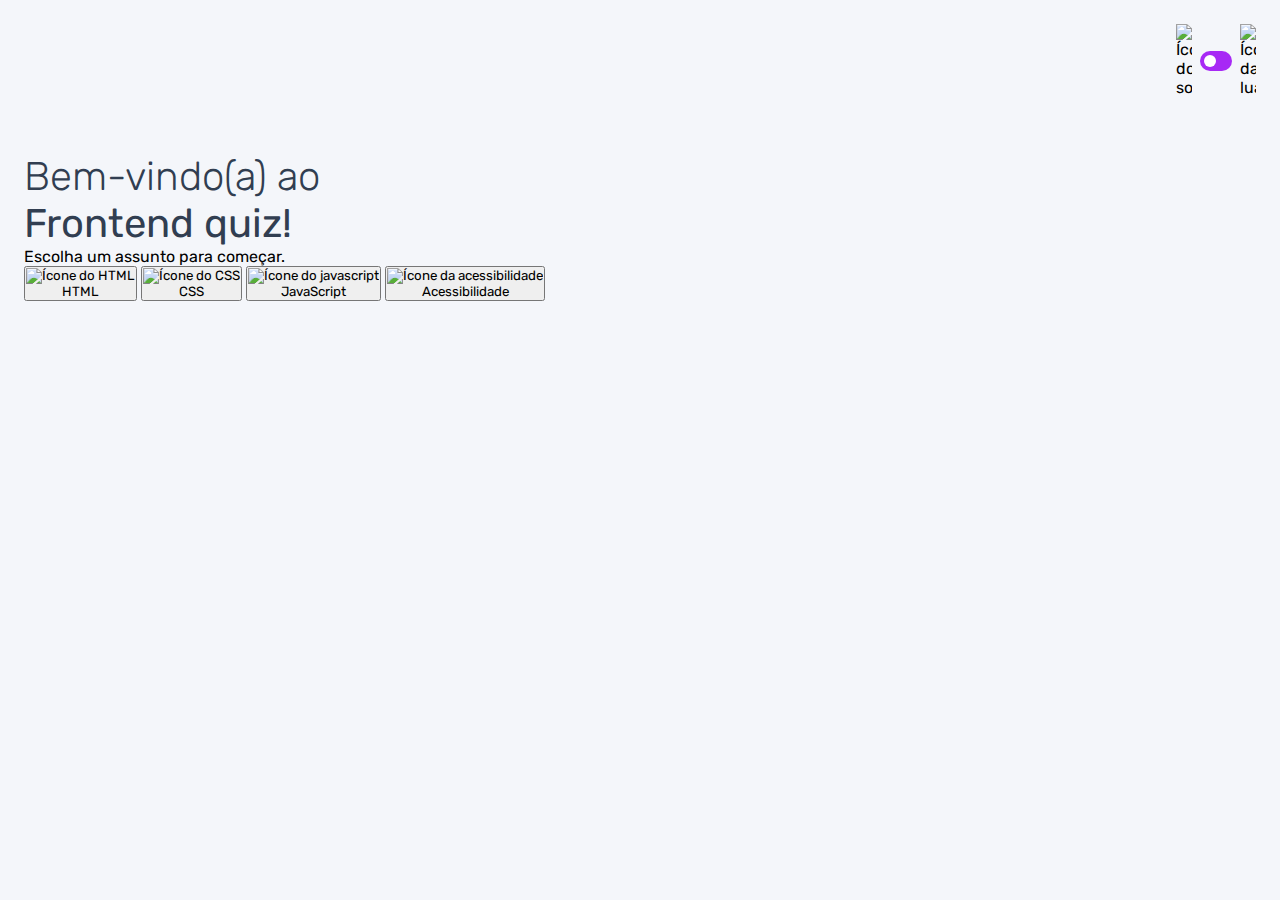
==== index.html @ ebb9704a "Alteração do texto do H1 do index.html" ====
<!DOCTYPE html>
<html lang="PT-BR">
<head>
    <meta charset="UTF-8">
    <meta name="viewport" content="width=device-width, initial-scale=1.0">
    <link rel="preconnect" href="https://fonts.googleapis.com">
    <link rel="preconnect" href="https://fonts.gstatic.com" crossorigin>
    <link href="https://fonts.googleapis.com/css2?family=Rubik:ital,wght@0,300..900;1,300..900&display=swap" rel="stylesheet">
    <link rel="stylesheet" href="style.css">

    <title>Quiz App</title>
</head>
<body>
    <header>
        <div class="tema">
            <img src="./assets/images/icon-sun-dark.svg" alt="Ícone do sol">
            <button>
                <div>
                    
                </div>
            </button>
            <img src="./assets/images/icon-moon-dark.svg" alt="Ícone da lua">
        </div>
        
    </header>

    <main>
        <section class="boas_vindas">

            <h1>Bem-vindo(a) ao 
                <br>
                <strong>Frontend quiz!</strong>
            </h1>

            <p>Escolha um assunto para começar.</p>

        </section>
        <section class="assuntos">
            <button>
                <div>
                    <img src="./assets/images/icon-html.svg" alt="Ícone do HTML">
                </div>
                HTML
            </button>
            <button>
                <div>
                    <img src="./assets/images/icon-css.svg" alt="Ícone do CSS">
                </div>
                CSS
            </button>
            <button>
                <div>
                    <img src="./assets/images/icon-js.svg" alt="Ícone do javascript">
                </div>
                JavaScript
            </button>
            <button>
                <div>
                    <img src="./assets/images/icon-accessibility.svg" alt="Ícone da acessibilidade">
                </div>
                Acessibilidade
            </button>
        </section>
    </main>
</body>
</html>
---- style.css ----
*  {
    margin: 0;
    padding: 0;
    box-sizing: border-box;
    font-family: "Rubik", sans-serif;
    -webkit-font-smoothing: antialiased;

}

:root  {
    --bg-color: #f4f6fa;
    --purple: #a729f5;
    --white: #fff;
    --primary-text-color: #313e51;
    --bg-mobile: url(./assets/images/pattern-background-mobile-light.svg);

}

body  {
    height: 100svh;
    background: var(--bg-mobile) var(--bg-color);
    background-repeat: no-repeat;
    background-size: cover;
}

header  {
    padding: 16px 24px;
    display: flex;
    justify-content: flex-end;
}

.tema  {
    padding: 8px 0;
    display: flex;
    align-items: center;
    gap: 8px;

}

.tema img  {
    width: 16px;
}

.tema button {
    height: 20px;
    width: 32px;
    background: var(--purple);
    border: 0;
    border-radius: 999px;
    padding: 4px;
}

.tema button div  {
    background: var(--white);
    width: 12px;
    height: 12px;
    border-radius: 999px;

}

main {
    padding: 32px 24px;

}

main h1  {
    font-size: 40px;
    font-weight: 300;
    color: var(--primary-text-color)

}
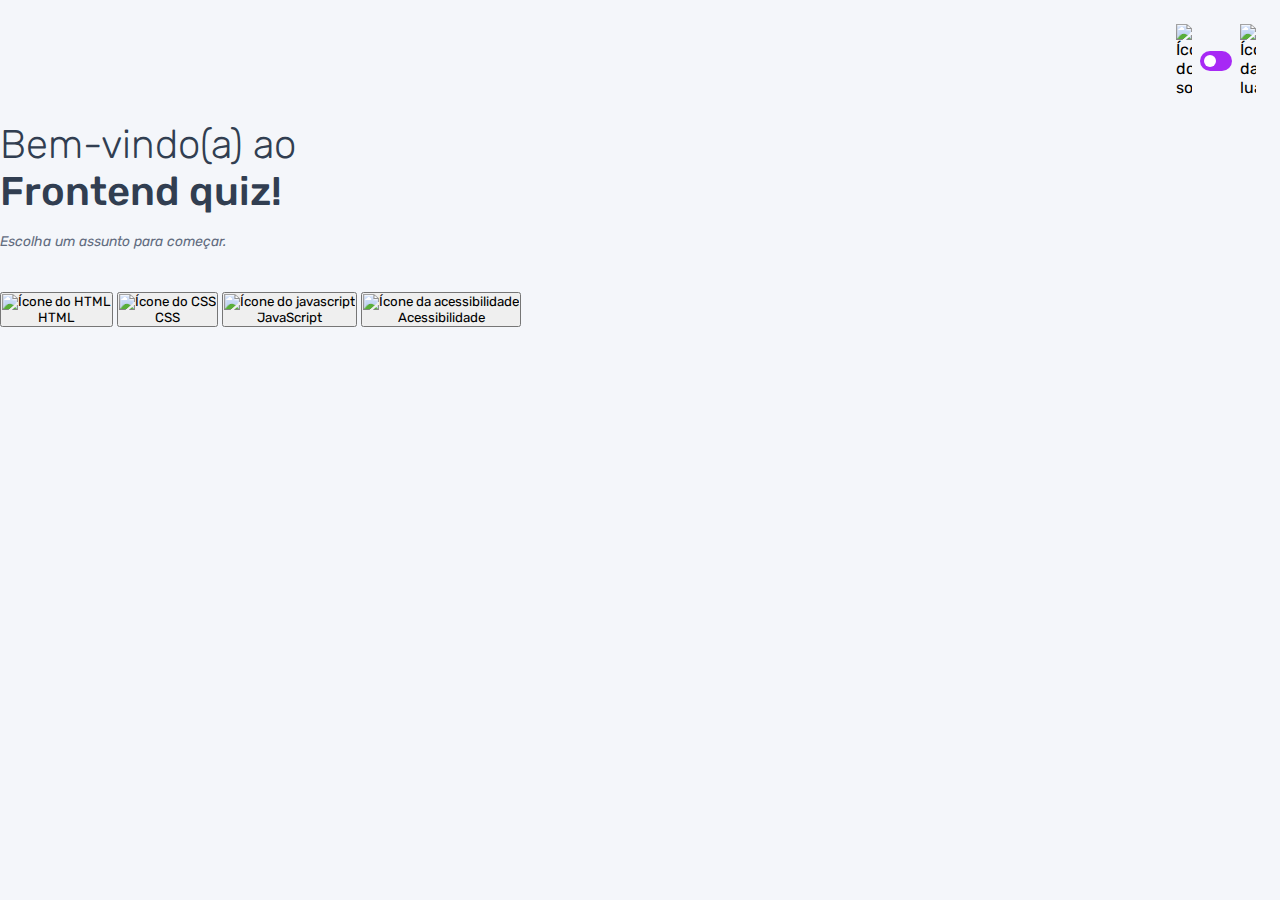
==== commit 2c61f9a9: "Sessão de boas vindas estilizada" ====
--- a/index.html
+++ b/index.html
@@ -27,8 +27,7 @@
     <main>
         <section class="boas_vindas">
 
-            <h1>Bem-vindo(a) ao 
-                <br>
+            <h1>Bem-vindo(a) ao <br>
                 <strong>Frontend quiz!</strong>
             </h1>
 
--- a/style.css
+++ b/style.css
@@ -11,6 +11,7 @@
     --bg-color: #f4f6fa;
     --purple: #a729f5;
     --white: #fff;
+    --secundary-text-color: #626c7f;
     --primary-text-color: #313e51;
     --bg-mobile: url(./assets/images/pattern-background-mobile-light.svg);
 
@@ -58,14 +59,27 @@
 
 }
 
-main {
-    padding: 32px 24px;
+.boas_vindas {
+    margin-bottom: 40px;
 
 }
 
-main h1  {
+.boas_vindas h1  {
     font-size: 40px;
     font-weight: 300;
-    color: var(--primary-text-color)
+    color: var(--primary-text-color);
+    margin-bottom: 16px;
 
 }
+
+.boas_vindas h1 strong  {
+    font-weight: 500;
+
+}
+
+.boas_vindas p {
+    color: var(--secundary-text-color);
+    font-size: 14px;
+    line-height: 150%;
+    font-style: italic;
+}
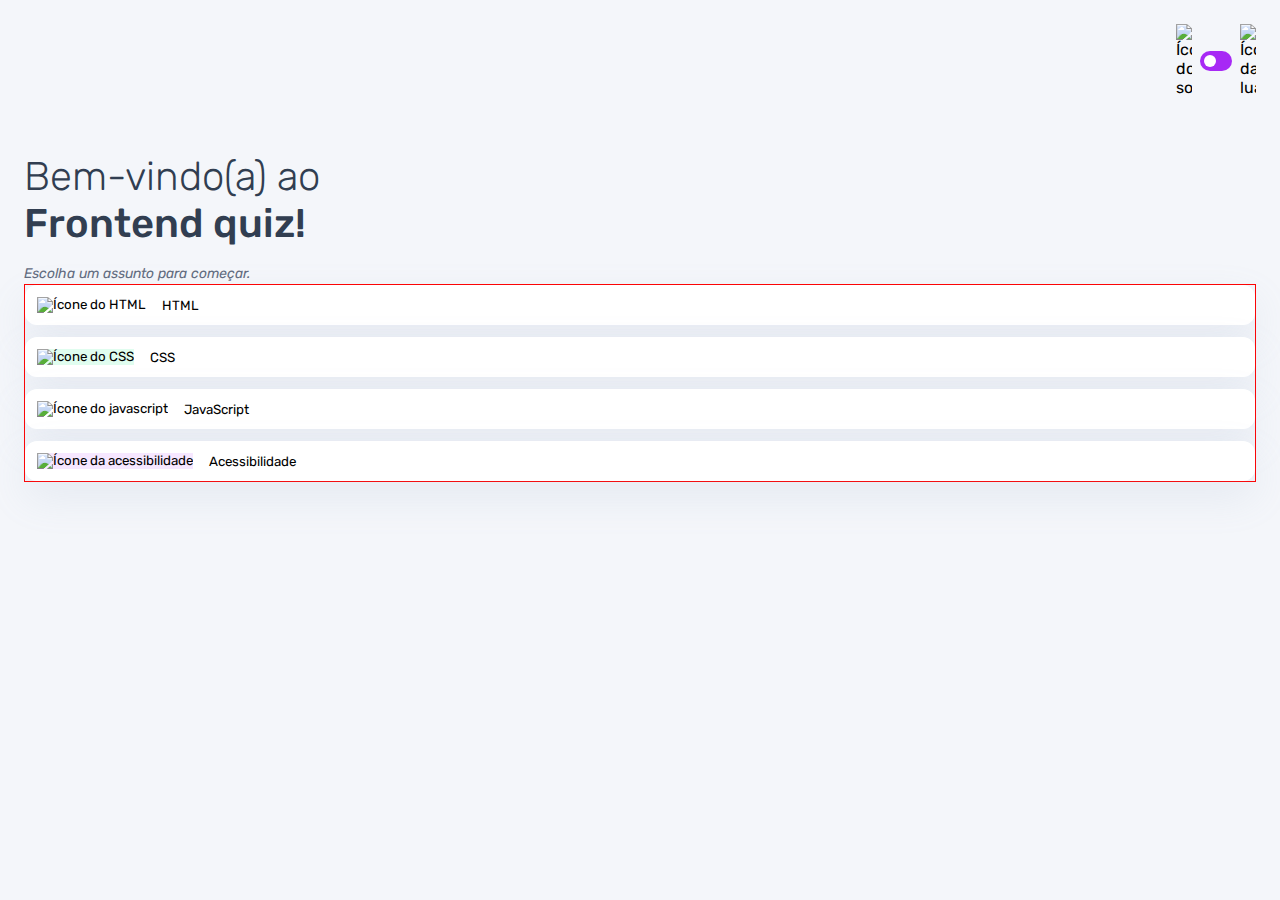
==== commit 190c490d: "Primeiraparte da estilização dos botôes de assunto" ====
--- a/index.html
+++ b/index.html
@@ -35,25 +35,25 @@
 
         </section>
         <section class="assuntos">
-            <button>
+            <button class="botao_html">
                 <div>
                     <img src="./assets/images/icon-html.svg" alt="Ícone do HTML">
                 </div>
                 HTML
             </button>
-            <button>
+            <button class="botao_css">
                 <div>
                     <img src="./assets/images/icon-css.svg" alt="Ícone do CSS">
                 </div>
                 CSS
             </button>
-            <button>
+            <button class="botao_javascript">
                 <div>
                     <img src="./assets/images/icon-js.svg" alt="Ícone do javascript">
                 </div>
                 JavaScript
             </button>
-            <button>
+            <button class="botao_acessibilidade">
                 <div>
                     <img src="./assets/images/icon-accessibility.svg" alt="Ícone da acessibilidade">
                 </div>
--- a/style.css
+++ b/style.css
@@ -10,9 +10,15 @@
 :root  {
     --bg-color: #f4f6fa;
     --purple: #a729f5;
+    --primary-text-color: #313e51;
+    --secundary-text-color: #626c7f;
+    --button-bg: #fff;
+    --shadow: 0px 16px 40px 0px rgba(143, 160, 193, 0.14);
+    --bg-html: #fff1e9;
+    --bg-css: #e0fdef;
+    --bg-javascript: #3bf0ff;
+    --bg-acessibilidade: #f6e7ff;
     --white: #fff;
-    --secundary-text-color: #626c7f;
-    --primary-text-color: #313e51;
     --bg-mobile: url(./assets/images/pattern-background-mobile-light.svg);
 
 }
@@ -59,8 +65,8 @@
 
 }
 
-.boas_vindas {
-    margin-bottom: 40px;
+main {
+    padding: 32px 24px;
 
 }
 
@@ -83,3 +89,42 @@
     line-height: 150%;
     font-style: italic;
 }
+
+.assuntos  {
+    border: 1px solid red;
+
+    display: flex;
+    flex-direction: column;
+    gap: 12px;
+
+}
+
+.assuntos button {
+    border: none;
+    background: var(--white);
+    display: flex;
+    align-items: center;
+    gap: 16px;
+    padding: 12px;
+    border-radius: 12px;
+    box-shadow: var(--shadow);
+
+}
+
+.botao_html div {
+    background: ;
+
+}
+
+.botao_css div  {
+    background: var(--bg-css);
+}
+
+.botao_javascript {
+    background: var(--bg-javascript);
+}
+
+.botao_acessibilidade div {
+    background: var(--bg-acessibilidade);
+}
+
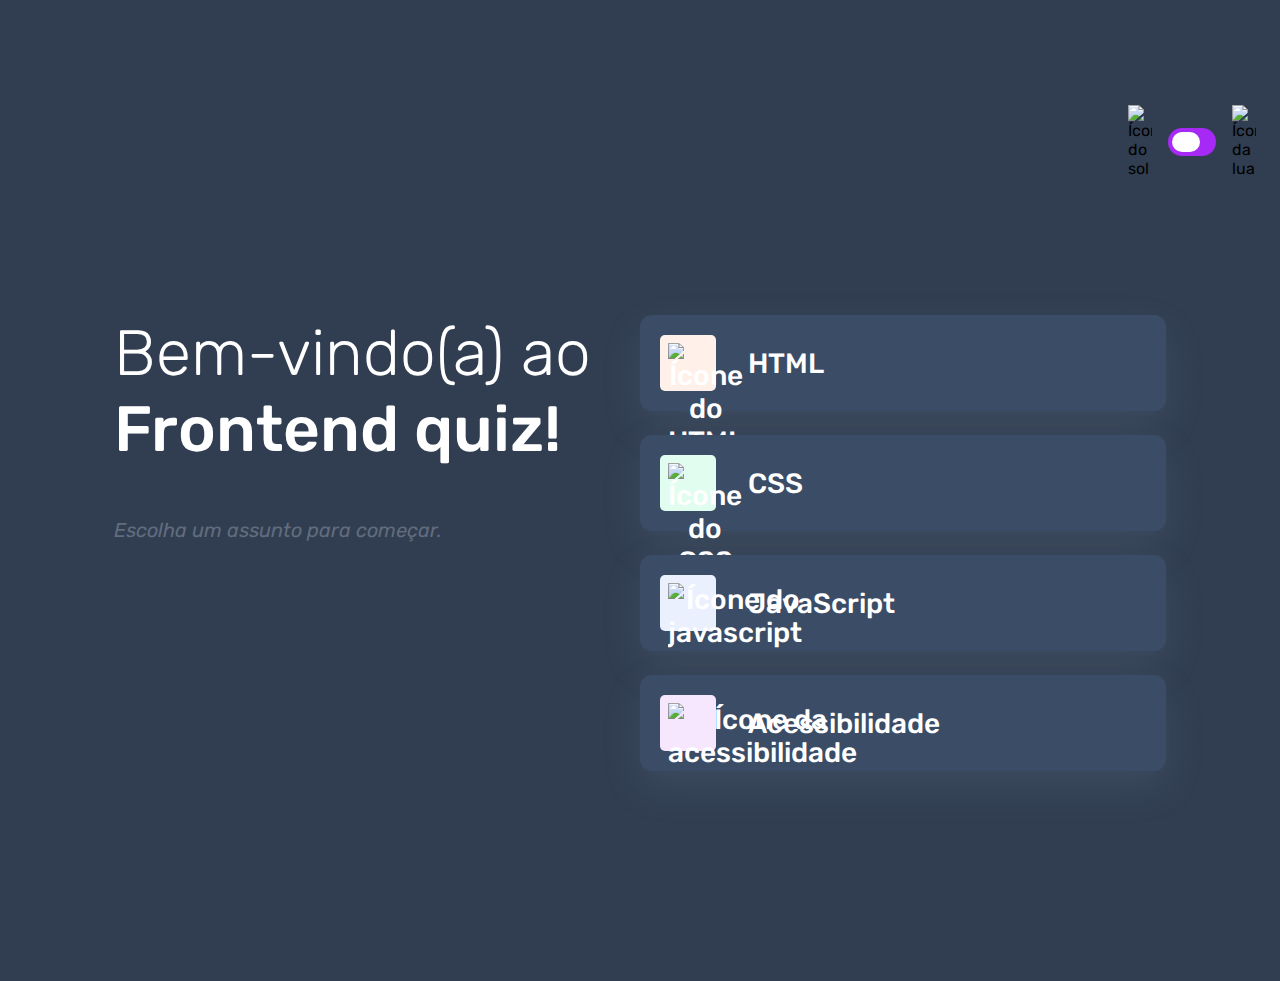
==== commit a191b1c1: "Adaptação das cores para o tema escuro" ====
--- a/index.html
+++ b/index.html
@@ -10,7 +10,7 @@
 
     <title>Quiz App</title>
 </head>
-<body>
+<body class="escuro">
     <header>
         <div class="tema">
             <img src="./assets/images/icon-sun-dark.svg" alt="Ícone do sol">
--- a/style.css
+++ b/style.css
@@ -4,7 +4,6 @@
     box-sizing: border-box;
     font-family: "Rubik", sans-serif;
     -webkit-font-smoothing: antialiased;
-
 }
 
 :root  {
@@ -16,10 +15,20 @@
     --shadow: 0px 16px 40px 0px rgba(143, 160, 193, 0.14);
     --bg-html: #fff1e9;
     --bg-css: #e0fdef;
-    --bg-javascript: #3bf0ff;
+    --bg-javascript: #ebf0ff;
     --bg-acessibilidade: #f6e7ff;
     --white: #fff;
     --bg-mobile: url(./assets/images/pattern-background-mobile-light.svg);
+    --bg-desktop: url(./assets/images/pattern-background-desktop-light.svg);
+
+}
+
+body.escuro  {
+    --bg-color: #313e51;
+    --bg-mobile: url(./assets/images/pattern-background-mobile-dark.svg);
+    --bg-desktop: url(./assets/images/pattern-background-desktop-dark.svg);
+    --primary-text-color: #fff;
+    --button-bg: #3b4d66;
 
 }
 
@@ -41,7 +50,6 @@
     display: flex;
     align-items: center;
     gap: 8px;
-
 }
 
 .tema img  {
@@ -62,12 +70,10 @@
     width: 12px;
     height: 12px;
     border-radius: 999px;
-
 }
 
 main {
     padding: 32px 24px;
-
 }
 
 .boas_vindas h1  {
@@ -80,7 +86,6 @@
 
 .boas_vindas h1 strong  {
     font-weight: 500;
-
 }
 
 .boas_vindas p {
@@ -91,36 +96,45 @@
 }
 
 .assuntos  {
-    border: 1px solid red;
-
     display: flex;
     flex-direction: column;
     gap: 12px;
-
 }
 
 .assuntos button {
     border: none;
-    background: var(--white);
+    background: var(--button-bg);
     display: flex;
     align-items: center;
     gap: 16px;
     padding: 12px;
     border-radius: 12px;
     box-shadow: var(--shadow);
-
+    font-size: 18px;
+    font-weight: 500;
+    color: var(--primary-text-color);
+}
+
+.assuntos button div  {
+    width: 40px;
+    height: 40px;
+    padding: 5px;
+    border-radius: 5px;
+}
+
+.assuntos button img {
+    width: 100%;
 }
 
 .botao_html div {
-    background: ;
-
+    background: var(--bg-html);
 }
 
 .botao_css div  {
     background: var(--bg-css);
 }
 
-.botao_javascript {
+.botao_javascript div {
     background: var(--bg-javascript);
 }
 
@@ -128,3 +142,66 @@
     background: var(--bg-acessibilidade);
 }
 
+@media(min-width: 1100px)  {
+    body  {
+        background: var(--bg-desktop) var(--bg-color);
+        background-size: cover;
+        background-repeat: no-repeat;
+    }
+     header  {
+        margin-block: 81px;
+     }
+     .tema {
+        gap: 16px;
+     }
+     .tema img {
+        width: 24px;
+     }
+
+     .tema button {
+        width: 48px;
+        height: 28px;
+
+     }
+
+     .tema button div  {
+        width: 28px;
+        height: 20px;
+
+     }
+
+     main  {
+        display: flex;
+        max-width: 1100px;
+        margin-inline: auto;
+     }
+     section {
+        width: 100%;
+     }
+
+     .boas_vindas h1 {
+        font-size: 64px;
+        margin-bottom: 48px;
+
+     }
+
+     .boas_vindas p {
+        font-size: 20px;        
+     }
+     .assuntos {
+        gap: 24px;
+     }
+
+     .assuntos button {
+        font-size: 28px;
+        padding: 20px;
+        gap: 32px;
+
+     }
+     .assuntos button div {
+        width: 56px;
+        height: 56px;
+        padding: 8px;
+     }
+
+}
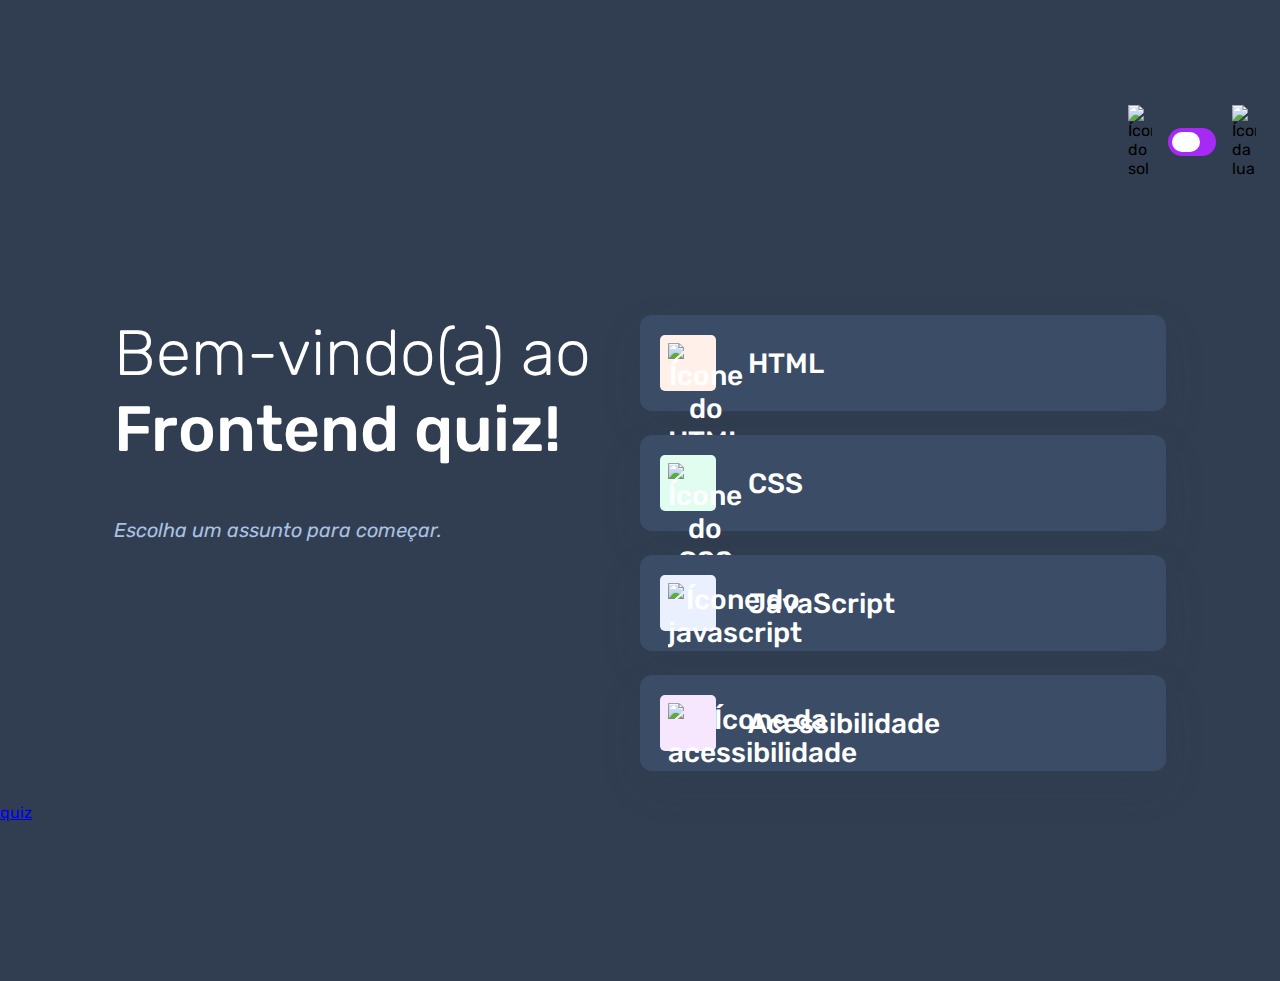
==== commit d4f3bf7d: "Criação da página do Quiz" ====
--- a/index.html
+++ b/index.html
@@ -10,7 +10,7 @@
 
     <title>Quiz App</title>
 </head>
-<body class="escuro">
+<body  class="escuro">
     <header>
         <div class="tema">
             <img src="./assets/images/icon-sun-dark.svg" alt="Ícone do sol">
@@ -61,5 +61,6 @@
             </button>
         </section>
     </main>
+    <a href="./pages/Quiz/quiz.html">quiz</a>
 </body>
 </html>--- a/style.css
+++ b/style.css
@@ -10,7 +10,7 @@
     --bg-color: #f4f6fa;
     --purple: #a729f5;
     --primary-text-color: #313e51;
-    --secundary-text-color: #626c7f;
+    --secondary-text-color: #626c7f;
     --button-bg: #fff;
     --shadow: 0px 16px 40px 0px rgba(143, 160, 193, 0.14);
     --bg-html: #fff1e9;
@@ -28,7 +28,9 @@
     --bg-mobile: url(./assets/images/pattern-background-mobile-dark.svg);
     --bg-desktop: url(./assets/images/pattern-background-desktop-dark.svg);
     --primary-text-color: #fff;
+    --secondary-text-color: #abc1e1;
     --button-bg: #3b4d66;
+    --shadow: 0px 16px 40px 0px rgba(49, 62, 81, 0.14);
 
 }
 
@@ -89,7 +91,7 @@
 }
 
 .boas_vindas p {
-    color: var(--secundary-text-color);
+    color: var(--secondary-text-color);
     font-size: 14px;
     line-height: 150%;
     font-style: italic;
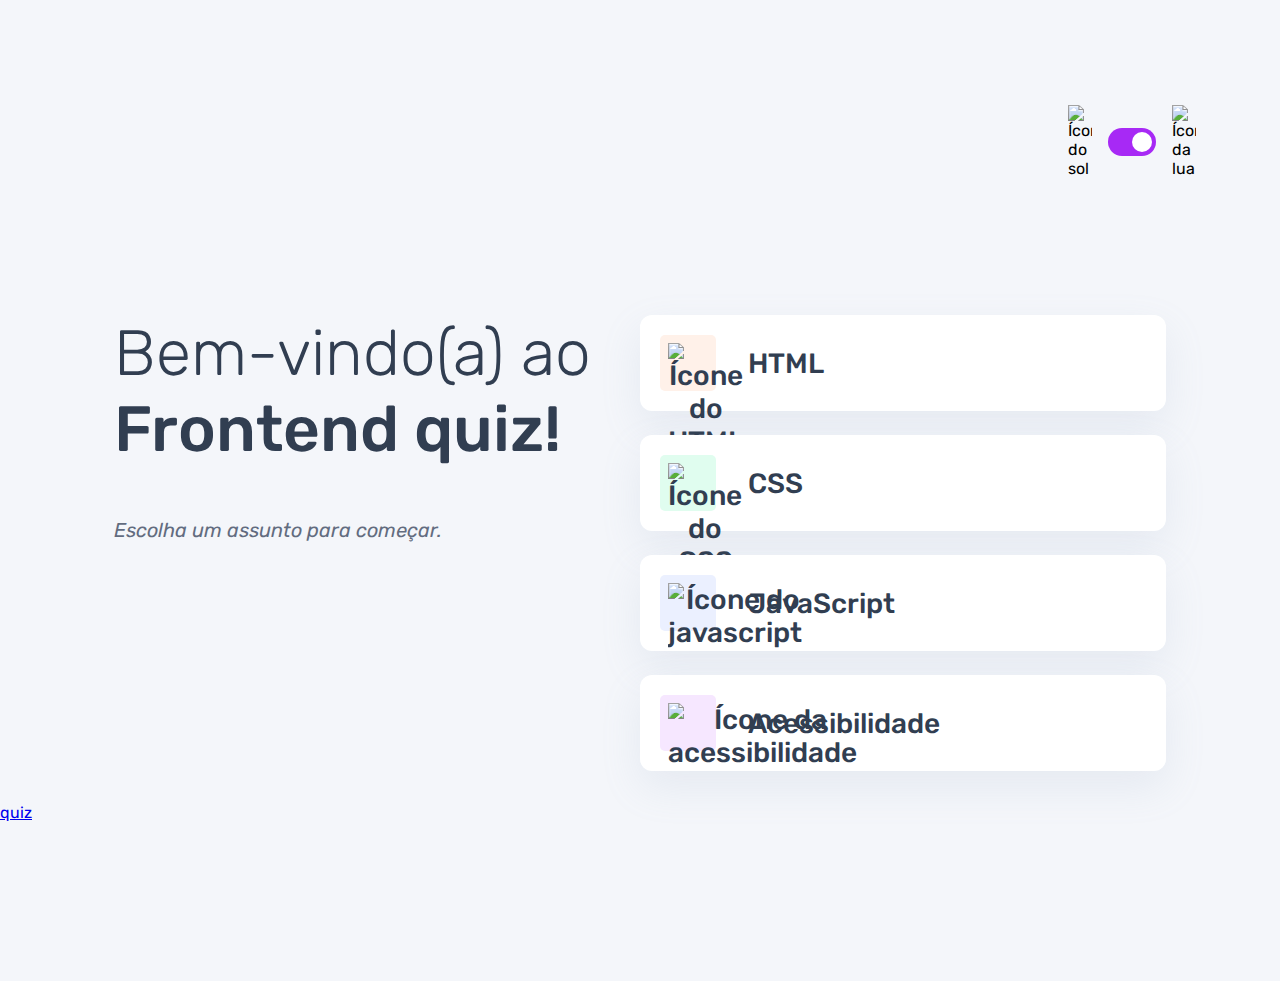
==== commit ec5e4f2d: "Primeiro ajuste do tema no javascript" ====
--- a/index.html
+++ b/index.html
@@ -7,10 +7,11 @@
     <link rel="preconnect" href="https://fonts.gstatic.com" crossorigin>
     <link href="https://fonts.googleapis.com/css2?family=Rubik:ital,wght@0,300..900;1,300..900&display=swap" rel="stylesheet">
     <link rel="stylesheet" href="style.css">
+    <script src="./script.js" defer></script>
 
     <title>Quiz App</title>
 </head>
-<body  class="escuro">
+<body>
     <header>
         <div class="tema">
             <img src="./assets/images/icon-sun-dark.svg" alt="Ícone do sol">
--- a/style.css
+++ b/style.css
@@ -45,6 +45,8 @@
     padding: 16px 24px;
     display: flex;
     justify-content: flex-end;
+    max-width: 1160px;
+    margin-inline: auto;
 }
 
 .tema  {
@@ -65,6 +67,8 @@
     border: 0;
     border-radius: 999px;
     padding: 4px;
+    display: flex;
+    justify-content: end;
 }
 
 .tema button div  {
@@ -152,6 +156,8 @@
     }
      header  {
         margin-block: 81px;
+        max-width: 1160px;
+        margin-inline: auto;
      }
      .tema {
         gap: 16px;
@@ -167,7 +173,7 @@
      }
 
      .tema button div  {
-        width: 28px;
+        width: 20px;
         height: 20px;
 
      }
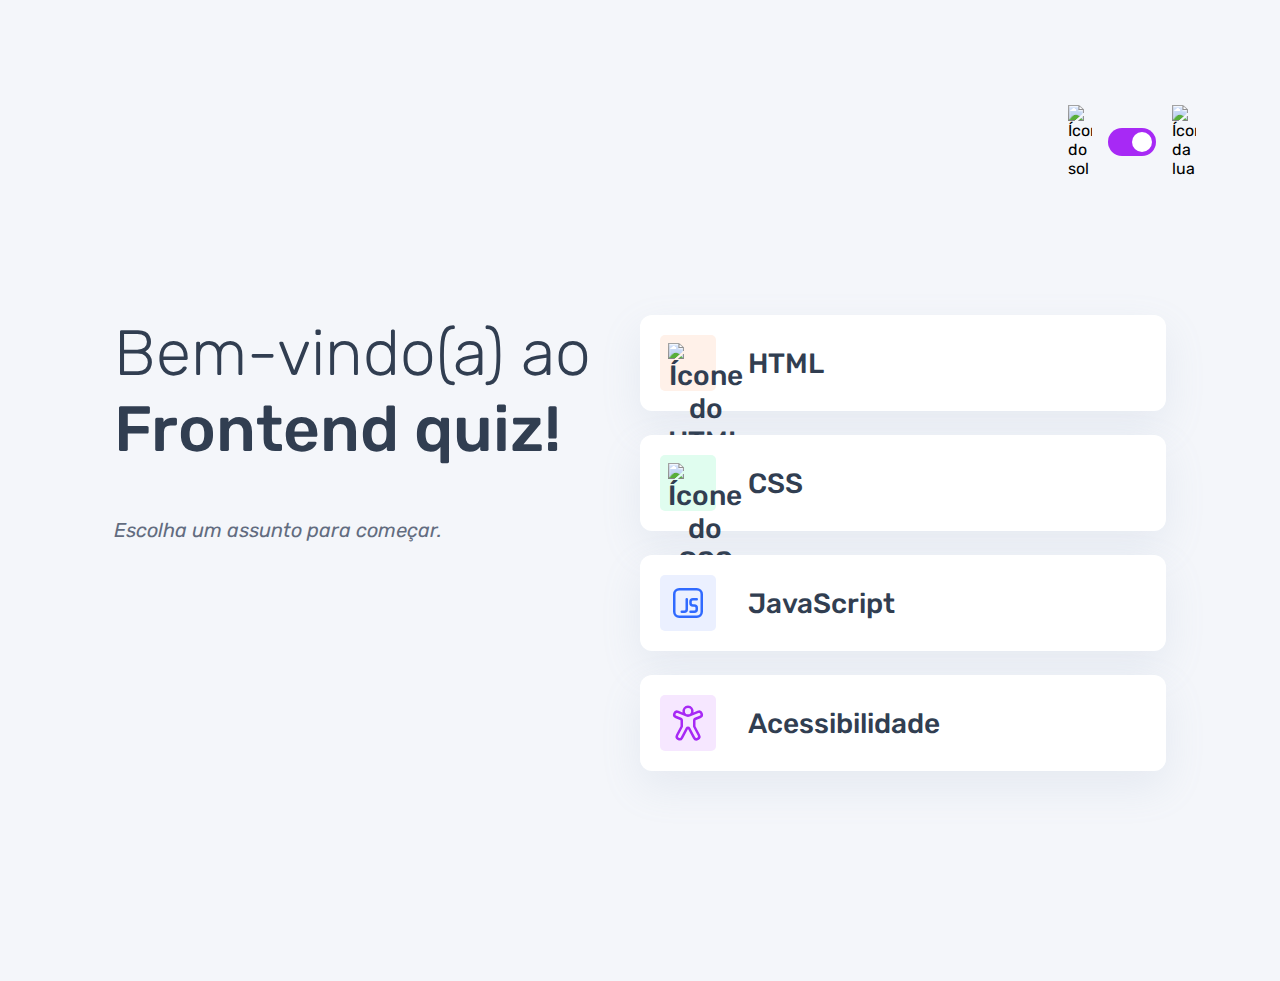
==== commit f75fa0dc: "Alteração dinamica do assunto da página" ====
--- a/index.html
+++ b/index.html
@@ -7,7 +7,7 @@
     <link rel="preconnect" href="https://fonts.gstatic.com" crossorigin>
     <link href="https://fonts.googleapis.com/css2?family=Rubik:ital,wght@0,300..900;1,300..900&display=swap" rel="stylesheet">
     <link rel="stylesheet" href="style.css">
-    <script src="./script.js" defer></script>
+    <script src="./script.js" type="module" defer></script>
 
     <title>Quiz App</title>
 </head>
@@ -50,18 +50,17 @@
             </button>
             <button class="botao_javascript">
                 <div>
-                    <img src="./assets/images/icon-js.svg" alt="Ícone do javascript">
+                    <img src="./assets/images/icon-javascript.svg" alt="Ícone do javascript">
                 </div>
                 JavaScript
             </button>
             <button class="botao_acessibilidade">
                 <div>
-                    <img src="./assets/images/icon-accessibility.svg" alt="Ícone da acessibilidade">
+                    <img src="./assets/images/icon-acessibilidade.svg" alt="Ícone da acessibilidade">
                 </div>
                 Acessibilidade
             </button>
         </section>
     </main>
-    <a href="./pages/Quiz/quiz.html">quiz</a>
 </body>
 </html>--- a/style.css
+++ b/style.css
@@ -69,6 +69,7 @@
     padding: 4px;
     display: flex;
     justify-content: end;
+    cursor: pointer;
 }
 
 .tema button div  {
@@ -119,6 +120,7 @@
     font-size: 18px;
     font-weight: 500;
     color: var(--primary-text-color);
+    cursor: pointer;
 }
 
 .assuntos button div  {
